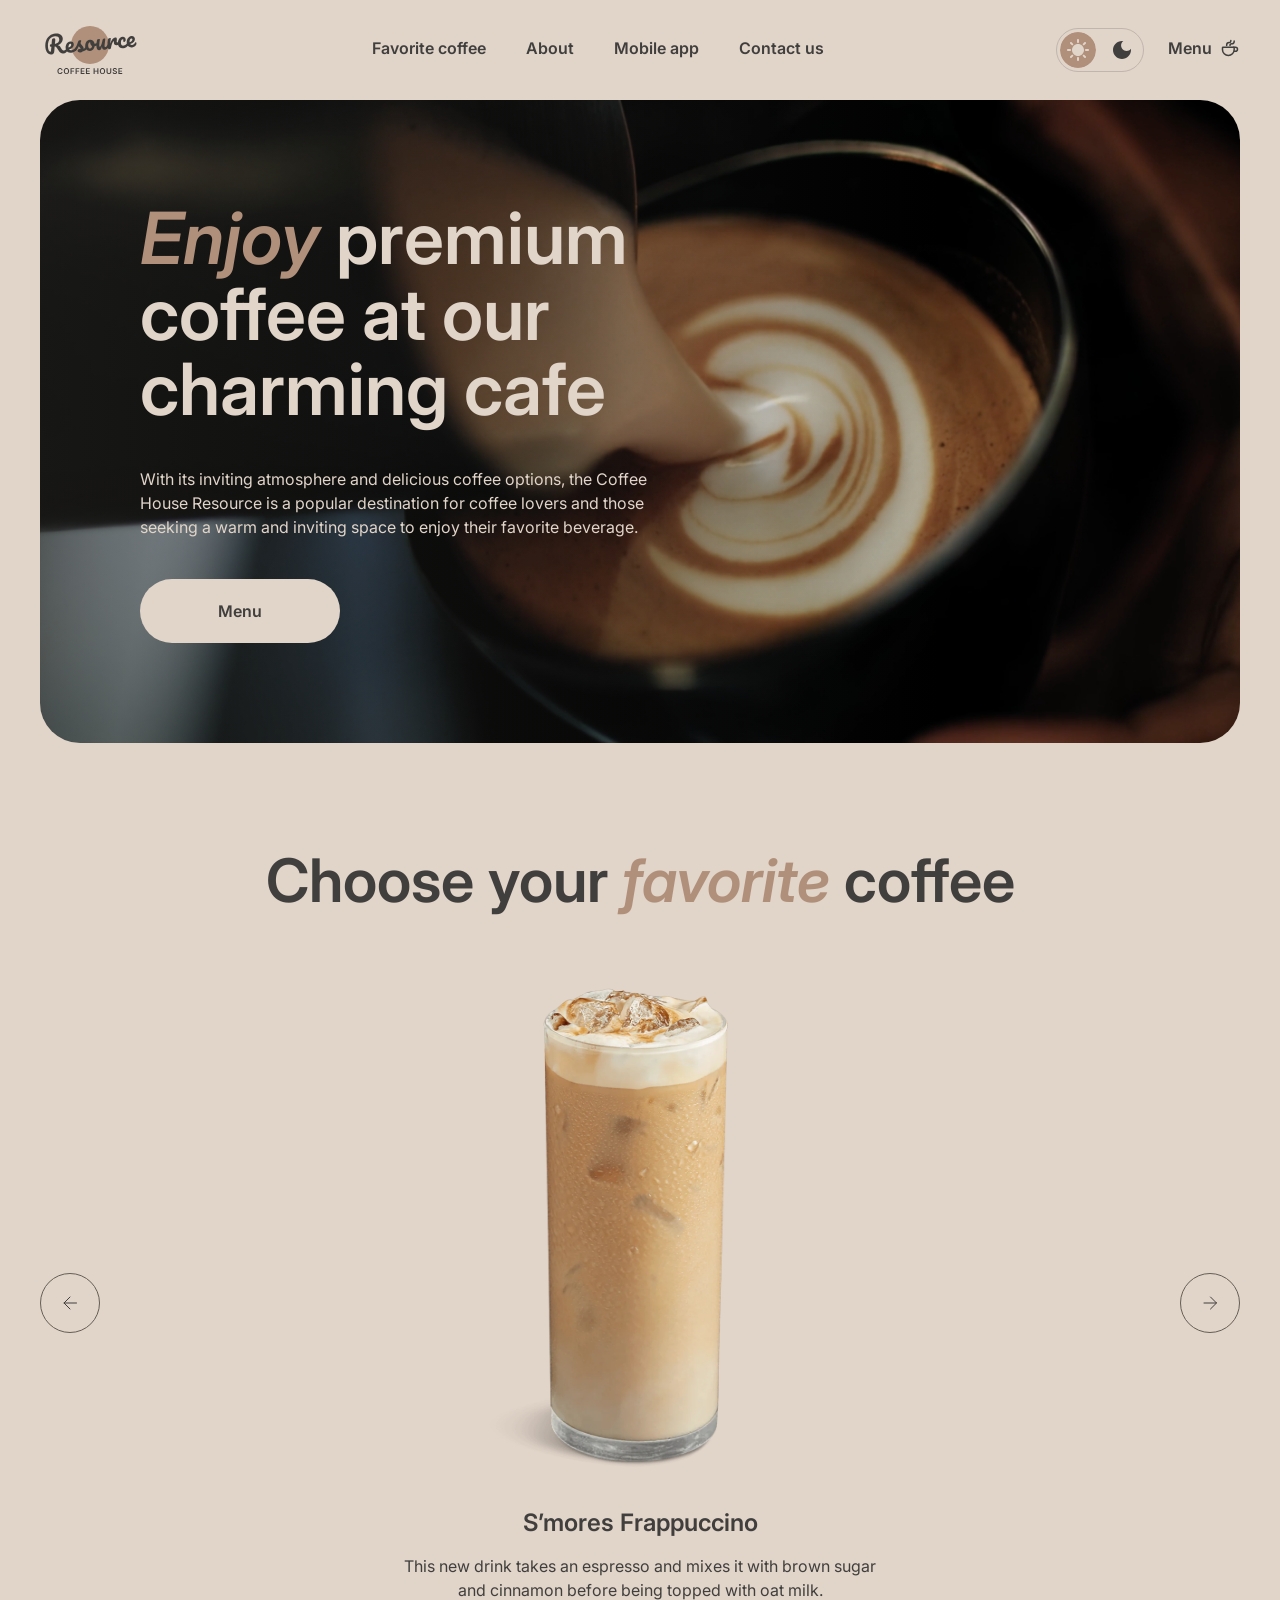
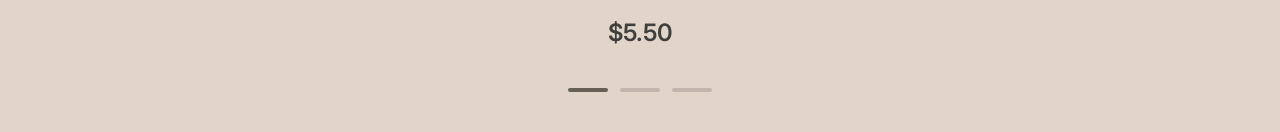
==== index.html @ 74c125d6 "feat: add favorite coffee slider markup and styles" ====
<!DOCTYPE html>
<html lang="en">
<head>
  <meta charset="UTF-8">
  <meta name="viewport" content="width=device-width, initial-scale=1.0">
  <title>Resource Coffee House</title>
  <link rel="preconnect" href="https://fonts.googleapis.com">
  <link rel="preconnect" href="https://fonts.gstatic.com" crossorigin>
  <link href="https://fonts.googleapis.com/css2?family=Inter:ital,wght@0,400;0,600;1,600&display=swap" rel="stylesheet">
  <link rel="stylesheet" href="css/common.css">
  <link rel="stylesheet" href="css/index.css">
  <script src="js/common.js"></script>
</head>
<body>
  <header class="header">
    <div class="container header__inner">
      <a class="logo" href="index.html">
        <img class="logo__img logo__img--light" src="assets/logo.svg" width="100" height="60" alt="Resource coffee house">
        <img class="logo__img logo__img--dark" src="assets/logo-dark.svg" width="100" height="60" alt="Resource coffee house">
      </a>

      <nav class="nav">
        <ul class="nav__list">
          <li><a class="link" href="index.html#favorite-coffee">Favorite coffee</a></li>
          <li><a class="link" href="index.html#about">About</a></li>
          <li><a class="link" href="index.html#mobile-app">Mobile app</a></li>
          <li><a class="link" href="index.html#contacts">Contact us</a></li>
        </ul>
      </nav>

      <div class="header__actions">
        <div class="theme-switch" role="group" aria-label="Color theme">
          <button class="theme-switch__btn theme-switch__btn--light" type="button" data-theme="light" aria-label="Light theme"></button>
          <button class="theme-switch__btn theme-switch__btn--dark" type="button" data-theme="dark" aria-label="Dark theme"></button>
        </div>
        <a class="link" href="catalog.html">Menu <span class="icon icon--coffee-cup"></span></a>
      </div>
    </div>
  </header>

  <main>
    <section class="hero">
      <div class="container">
        <div class="hero__box">
          <div class="hero__content">
            <h1 class="heading-1"><em class="accent">Enjoy</em> premium coffee at our charming cafe</h1>
            <p>With its inviting atmosphere and delicious coffee options, the Coffee House Resource is a popular destination for coffee lovers and those seeking a warm and inviting space to enjoy their favorite beverage.</p>
            <a class="btn" href="catalog.html">Menu <span class="icon icon--coffee-cup"></span></a>
          </div>
        </div>
      </div>
    </section>

    <section class="favorite" id="favorite-coffee">
      <div class="container">
        <h2 class="heading-2 favorite__title">Choose your <em class="accent">favorite</em> coffee</h2>

        <div class="slider">
          <div class="slider__row">
            <button class="icon-btn slider__arrow" type="button" aria-label="Previous slide">
              <span class="icon icon--arrow-left"></span>
            </button>

            <div class="slider__viewport">
              <ul class="slider__track">
                <li class="slide">
                  <div class="slide__content">
                    <img class="slide__img" src="assets/coffee-slider-1.png" width="530" height="530" alt="S’mores Frappuccino">
                    <h3 class="heading-3">S’mores Frappuccino</h3>
                    <p>This new drink takes an espresso and mixes it with brown sugar and cinnamon before being topped with oat milk.</p>
                    <p class="heading-3">$5.50</p>
                  </div>
                </li>
                <li class="slide">
                  <div class="slide__content">
                    <img class="slide__img" src="assets/coffee-slider-2.png" width="530" height="530" alt="Caramel Macchiato">
                    <h3 class="heading-3">Caramel Macchiato</h3>
                    <p>Fragrant and unique classic espresso with rich caramel-peanut syrup, with cream under whipped thick foam.</p>
                    <p class="heading-3">$5.00</p>
                  </div>
                </li>
                <li class="slide">
                  <div class="slide__content">
                    <img class="slide__img" src="assets/coffee-slider-3.png" width="530" height="530" alt="Ice coffee">
                    <h3 class="heading-3">Ice coffee</h3>
                    <p>A popular summer drink that tones and invigorates. Prepared from coffee, milk and ice.</p>
                    <p class="heading-3">$4.50</p>
                  </div>
                </li>
              </ul>
            </div>

            <button class="icon-btn slider__arrow" type="button" aria-label="Next slide">
              <span class="icon icon--arrow-right"></span>
            </button>
          </div>

          <div class="slider__controls">
            <button class="slider__bar slider__bar--active" type="button" aria-label="Slide 1"></button>
            <button class="slider__bar" type="button" aria-label="Slide 2"></button>
            <button class="slider__bar" type="button" aria-label="Slide 3"></button>
          </div>
        </div>
      </div>
    </section>
  </main>
</body>
</html>
---- css/common.css ----
:root {
  /* colors */
  --mainBg: #e1d4c9;
  --containerBg: #665f55;
  --overlayBg: rgba(64, 63, 61, 0.8);
  --textPrimary: #403f3d;
  --textInverse: #e1d4c9;
  --textAccent: #b0907a;
  --borderPrimary: #c1b6ad;
  --borderInverse: #665f55;
  /* fonts */
  --fontMain: "Inter", sans-serif;
  --h1Size: 72px;
  --h2Size: 60px;
  --gutter: 40px;
}

.dark-mode {
  --mainBg: #292826;
  --containerBg: #403f3d;
  --overlayBg: rgba(41, 40, 38, 0.8);
  --textPrimary: #e1d4c9;
  --borderPrimary: #665f55;
  --borderInverse: #c1b6ad;
}

@media (max-width: 600px) {
  :root {
    --h1Size: 42px;
    --h2Size: 32px;
    --gutter: 16px;
  }
}

/* reset */
* {
  box-sizing: border-box;
}

body {
  margin: 0;
  padding: 20px 0 40px;
  background-color: var(--mainBg);
  color: var(--textPrimary);
  font-family: var(--fontMain);
  font-size: 16px;
  line-height: 1.5;
}

h1,
h2,
h3,
p,
ul,
figure {
  margin: 0;
}

ul {
  padding: 0;
  list-style: none;
}

a {
  color: inherit;
  text-decoration: none;
}

img {
  display: block;
  max-width: 100%;
}

button {
  padding: 0;
  border: 0;
  background: none;
  color: inherit;
  font: inherit;
  cursor: pointer;
}

[hidden] {
  display: none !important;
}

/* base */
.container {
  max-width: 1440px;
  margin: 0 auto;
  padding: 0 var(--gutter);
}

.heading-1 {
  font-size: var(--h1Size);
  font-weight: 600;
  line-height: 1.05;
}

.heading-2 {
  font-size: var(--h2Size);
  font-weight: 600;
  line-height: 1.25;
}

.heading-3 {
  font-size: 24px;
  font-weight: 600;
  line-height: 1.25;
}

.accent {
  color: var(--textAccent);
  font-style: italic;
}

.visually-hidden {
  position: absolute;
  width: 1px;
  height: 1px;
  overflow: hidden;
  clip: rect(0 0 0 0);
}

/* icons */
.icon {
  display: inline-block;
  width: 20px;
  height: 20px;
  background-color: currentColor;
  mask-repeat: no-repeat;
  mask-position: center;
  mask-size: contain;
}

.icon--coffee-cup {
  mask-image: url("../assets/icons/coffee-cup.svg");
}

.icon--arrow-left {
  width: 24px;
  height: 24px;
  mask-image: url("../assets/icons/arrow-left.svg");
}

.icon--arrow-right {
  width: 24px;
  height: 24px;
  mask-image: url("../assets/icons/arrow-right.svg");
}

/* links */
.link {
  position: relative;
  display: inline-flex;
  align-items: center;
  gap: 8px;
  padding-bottom: 4px;
  font-weight: 600;
}

.link::after {
  content: "";
  position: absolute;
  left: 0;
  right: 0;
  bottom: 0;
  height: 2px;
  background-color: currentColor;
  transform: scaleX(0);
  transform-origin: left;
  transition: transform 0.25s;
}

.link:hover::after,
.link[aria-current="page"]::after {
  transform: scaleX(1);
}

/* header */
.header {
  height: 60px;
}

.header__inner {
  display: flex;
  align-items: center;
  justify-content: space-between;
  gap: 24px;
}

.logo__img {
  width: 100px;
  height: 60px;
}

.logo__img--dark,
.dark-mode .logo__img--light {
  display: none;
}

.dark-mode .logo__img--dark {
  display: block;
}

.nav {
  flex: 1;
}

.nav__list {
  display: flex;
  justify-content: center;
  gap: 40px;
}

.header__actions {
  display: flex;
  align-items: center;
  gap: 24px;
}

.theme-switch {
  display: flex;
  gap: 8px;
  padding: 3px;
  border: 1px solid var(--borderPrimary);
  border-radius: 100px;
}

.theme-switch__btn {
  width: 36px;
  height: 36px;
  border-radius: 50%;
  background-position: center;
  background-size: contain;
}

.theme-switch__btn--light {
  background-image: url("../assets/icons/theme-light-sun.svg");
}

.theme-switch__btn--dark {
  background-image: url("../assets/icons/theme-light-moon.svg");
}

.dark-mode .theme-switch__btn--light {
  background-image: url("../assets/icons/theme-dark-sun.svg");
}

.dark-mode .theme-switch__btn--dark {
  background-image: url("../assets/icons/theme-dark-moon.svg");
}

/* main */
main {
  display: flex;
  flex-direction: column;
  gap: 100px;
  margin-top: 20px;
}

/* buttons */
.btn {
  display: inline-flex;
  align-items: center;
  justify-content: center;
  gap: 8px;
  min-width: 200px;
  padding: 20px 78px;
  border-radius: 100px;
  background-color: var(--mainBg);
  color: var(--textPrimary);
  font-weight: 600;
}

.btn .icon {
  display: none;
}

.btn:hover .icon {
  display: inline-block;
}

.icon-btn {
  display: flex;
  align-items: center;
  justify-content: center;
  flex-shrink: 0;
  width: 60px;
  height: 60px;
  border: 1px solid var(--borderInverse);
  border-radius: 50%;
}
---- css/index.css ----
/* hero */
.hero__box {
  padding: 100px;
  border-radius: 40px;
  background:
    linear-gradient(90deg, rgba(41, 40, 38, 0.55), rgba(41, 40, 38, 0) 75%),
    url("../assets/img-hero.png") center / cover no-repeat;
  color: var(--textInverse);
}

.hero__content {
  display: flex;
  flex-direction: column;
  align-items: flex-start;
  gap: 40px;
  max-width: 530px;
}

@media (max-width: 1024px) {
  .hero__box {
    padding: 100px 60px;
  }

  .hero .btn .icon {
    display: inline-block;
  }
}

@media (max-width: 600px) {
  .hero__box {
    padding: 60px 16px;
  }

  .hero__content {
    max-width: none;
  }
}

/* favorite coffee slider */
.favorite__title {
  margin-bottom: 40px;
  text-align: center;
}

.slider {
  display: flex;
  flex-direction: column;
  align-items: center;
  gap: 40px;
}

.slider__row {
  display: flex;
  align-items: center;
  justify-content: center;
  gap: 40px;
  width: 100%;
}

.slider__viewport {
  flex: 1;
  max-width: 1152px;
  overflow: hidden;
}

.slider__track {
  display: flex;
}

.slide {
  flex: 0 0 100%;
}

.slide__content {
  display: flex;
  flex-direction: column;
  align-items: center;
  gap: 16px;
  max-width: 480px;
  margin: 0 auto;
  text-align: center;
}

.slide__img {
  width: 100%;
  margin-bottom: 4px;
}

.slider__controls {
  display: flex;
  gap: 12px;
}

.slider__bar {
  width: 40px;
  height: 4px;
  border-radius: 100px;
  background-color: var(--borderPrimary);
}

.slider__bar--active {
  background-color: var(--borderInverse);
}

@media (max-width: 600px) {
  .slider__arrow {
    display: none;
  }
}
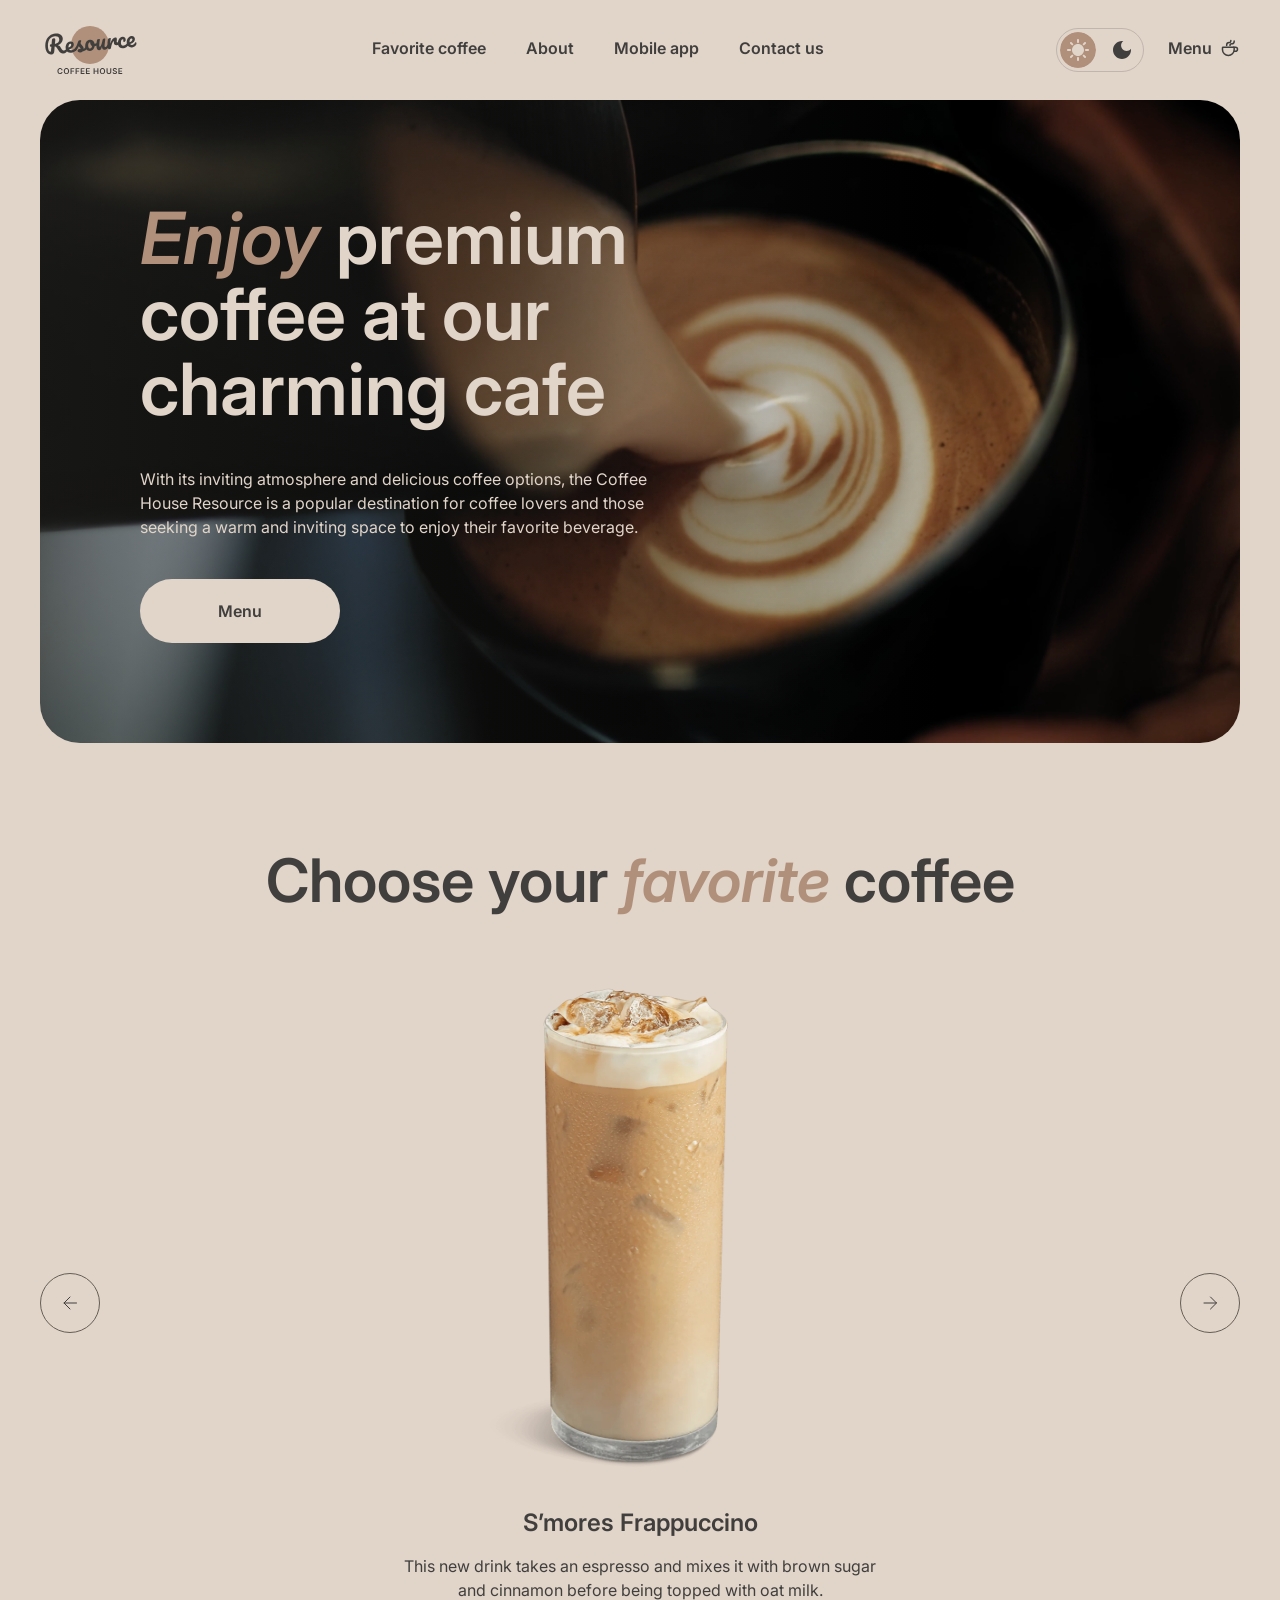
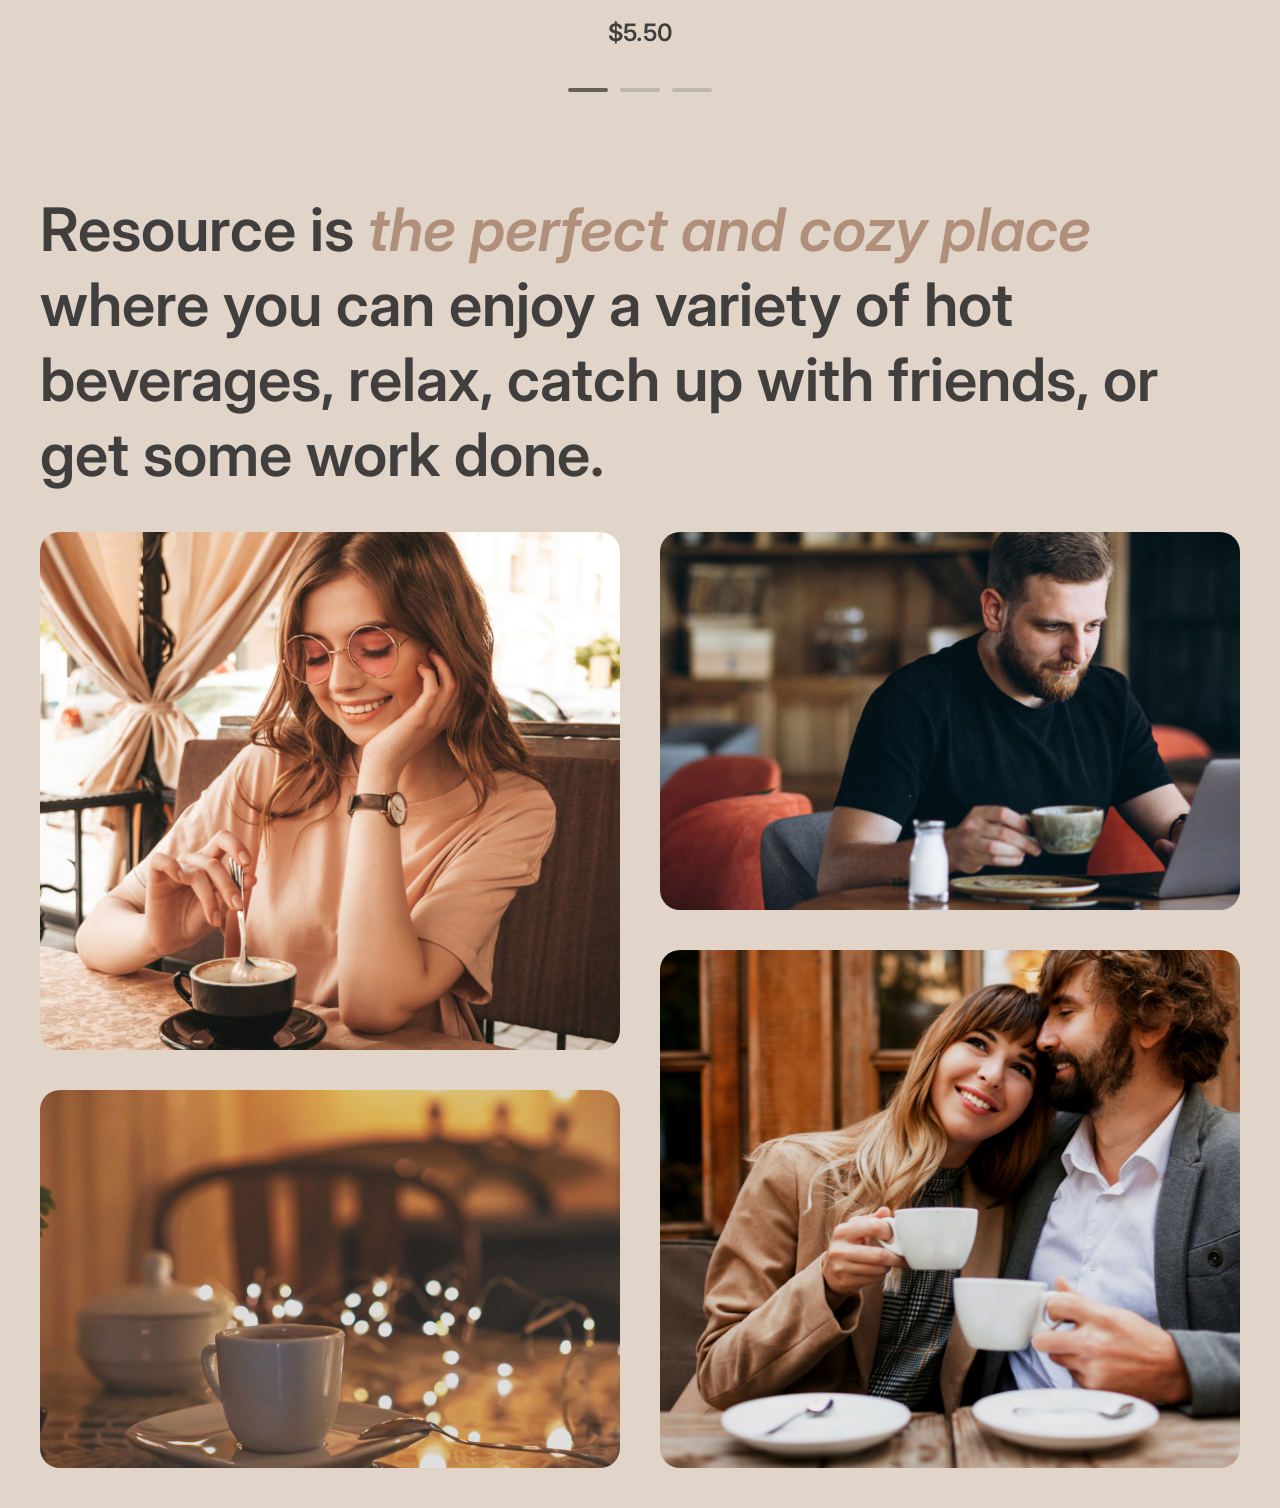
==== commit f48eb1c5: "feat: add about section" ====
--- a/index.html
+++ b/index.html
@@ -103,6 +103,31 @@
         </div>
       </div>
     </section>
+
+    <section class="about" id="about">
+      <div class="container">
+        <h2 class="heading-2 about__title">Resource is <em class="accent">the perfect and cozy place</em> where you can enjoy a variety of hot beverages, relax, catch up with friends, or get some work done.</h2>
+
+        <div class="about__images">
+          <div class="about__column">
+            <figure class="about__figure about__figure--tall">
+              <img src="assets/about-1.png" width="726" height="726" alt="Smiling woman stirring a cup of coffee" loading="lazy">
+            </figure>
+            <figure class="about__figure about__figure--short about__figure--desktop">
+              <img src="assets/about-2.png" width="726" height="726" alt="Cup of tea with warm lights in the background" loading="lazy">
+            </figure>
+          </div>
+          <div class="about__column">
+            <figure class="about__figure about__figure--short about__figure--desktop">
+              <img src="assets/about-3.png" width="726" height="726" alt="Man with a cup of coffee at the table" loading="lazy">
+            </figure>
+            <figure class="about__figure about__figure--tall">
+              <img src="assets/about-4.png" width="726" height="726" alt="Couple enjoying coffee together" loading="lazy">
+            </figure>
+          </div>
+        </div>
+      </div>
+    </section>
   </main>
 </body>
 </html>
--- a/css/index.css
+++ b/css/index.css
@@ -107,3 +107,54 @@
     display: none;
   }
 }
+
+/* about */
+.about__title {
+  margin-bottom: 40px;
+}
+
+.about__images {
+  display: grid;
+  grid-template-columns: 1fr 1fr;
+  gap: 40px;
+}
+
+.about__column {
+  display: flex;
+  flex-direction: column;
+  gap: 40px;
+}
+
+.about__figure {
+  overflow: hidden;
+  border-radius: 20px;
+}
+
+.about__figure img {
+  width: 100%;
+  height: 100%;
+  object-fit: cover;
+}
+
+.about__figure--tall {
+  aspect-ratio: 660 / 590;
+}
+
+.about__figure--short {
+  aspect-ratio: 660 / 430;
+}
+
+@media (max-width: 1024px) {
+  .about__images {
+    grid-template-columns: 1fr;
+  }
+
+  .about__figure {
+    height: 590px;
+    aspect-ratio: auto;
+  }
+
+  .about__figure--desktop {
+    display: none;
+  }
+}
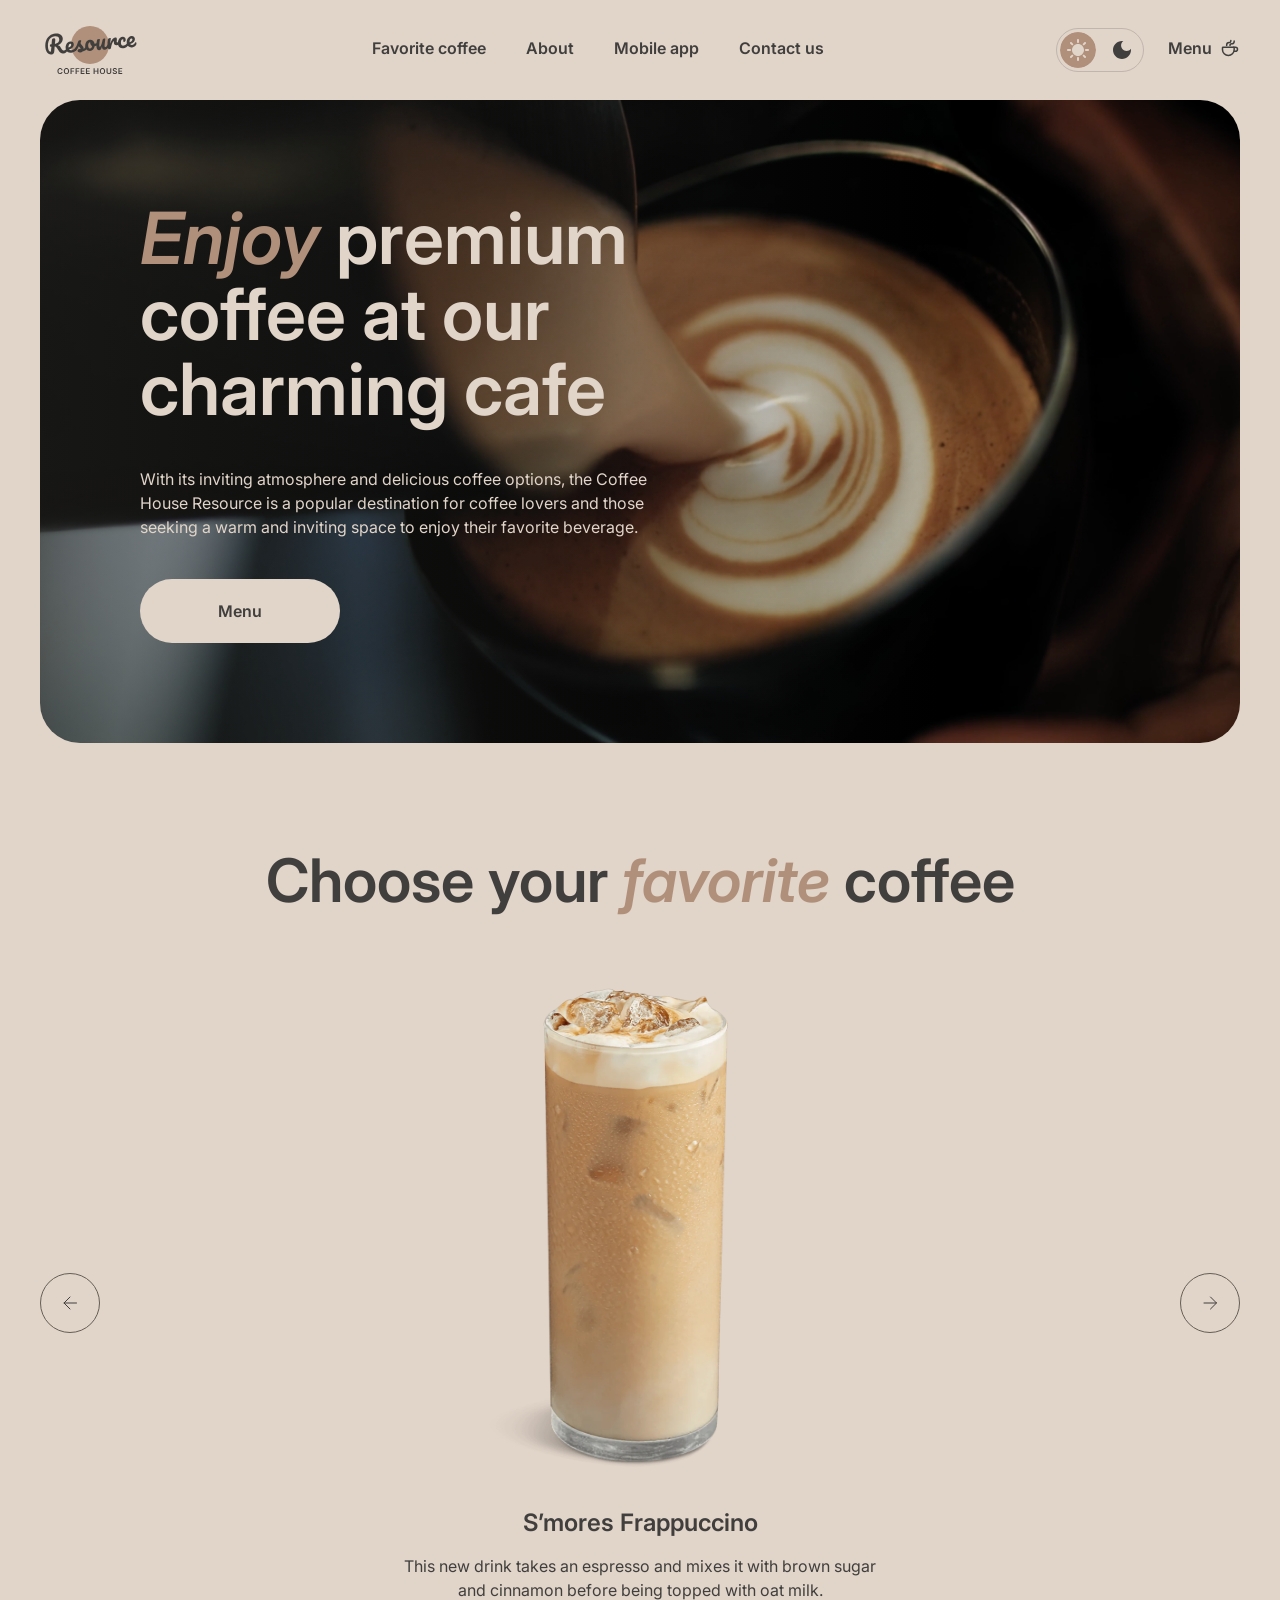
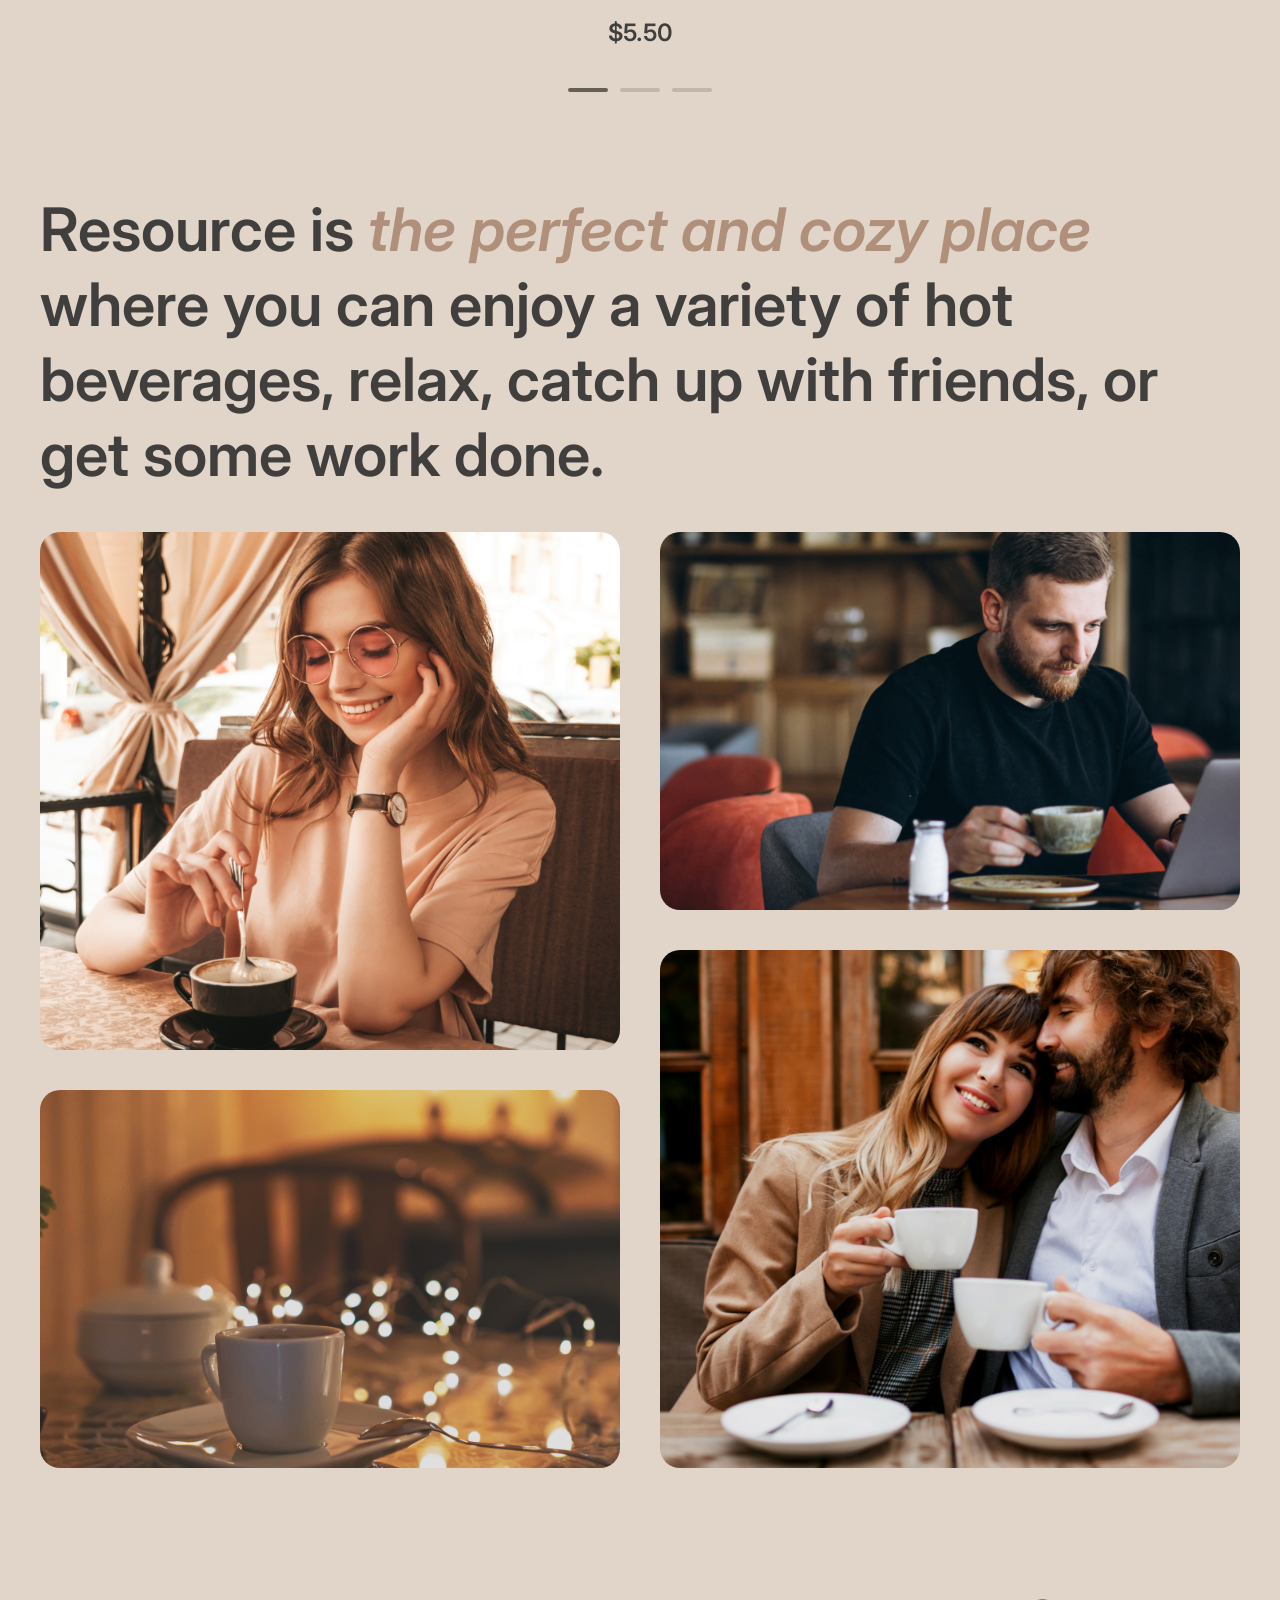
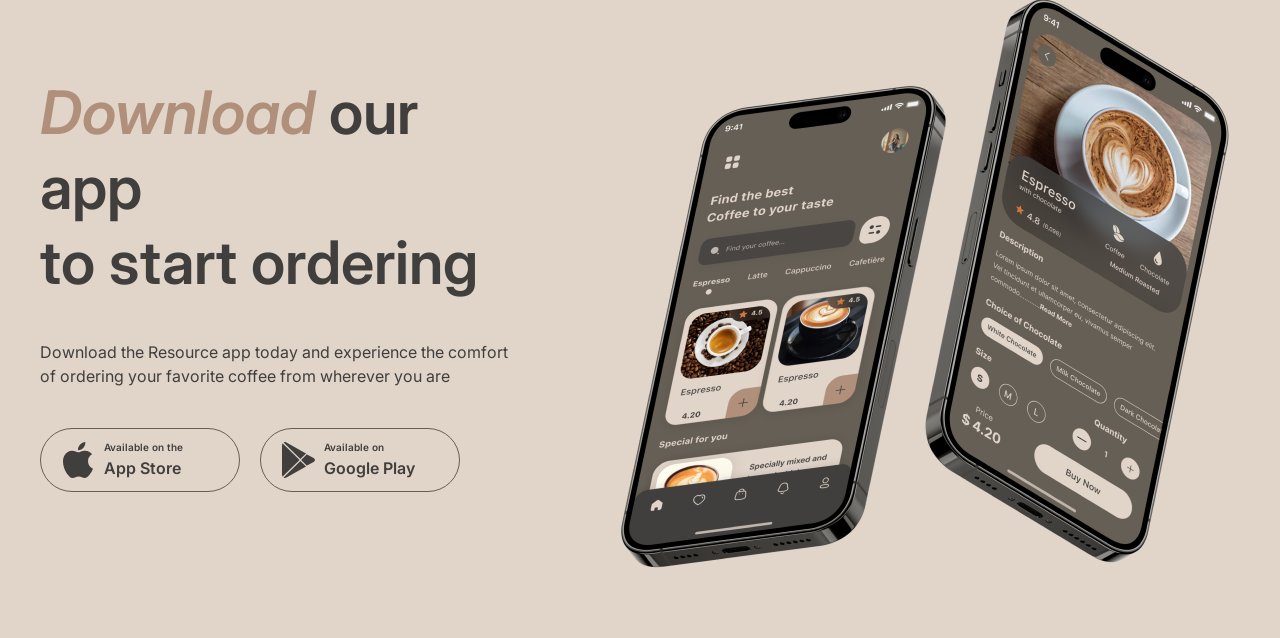
==== commit 6221f7e1: "feat: add mobile app section" ====
--- a/index.html
+++ b/index.html
@@ -128,6 +128,32 @@
         </div>
       </div>
     </section>
+
+    <section class="app" id="mobile-app">
+      <div class="container app__inner">
+        <div class="app__offer">
+          <h2 class="heading-2"><em class="accent">Download</em> our app<br>to start ordering</h2>
+          <p>Download the Resource app today and experience the comfort of ordering your favorite coffee from wherever you are</p>
+          <div class="app__buttons">
+            <a class="store-btn" href="#">
+              <span class="icon icon--app-store"></span>
+              <span class="store-btn__text">
+                <span class="store-btn__caption">Available on the</span>
+                App Store
+              </span>
+            </a>
+            <a class="store-btn" href="#">
+              <span class="icon icon--google-play"></span>
+              <span class="store-btn__text">
+                <span class="store-btn__caption">Available on</span>
+                Google Play
+              </span>
+            </a>
+          </div>
+        </div>
+        <img class="app__img" src="assets/mobile-screens.png" width="630" height="630" alt="Resource mobile app screens" loading="lazy">
+      </div>
+    </section>
   </main>
 </body>
 </html>
--- a/css/index.css
+++ b/css/index.css
@@ -158,3 +158,89 @@
     display: none;
   }
 }
+
+/* mobile app */
+.app__inner {
+  display: flex;
+  align-items: center;
+  gap: 100px;
+}
+
+.app__offer {
+  display: flex;
+  flex: 1;
+  flex-direction: column;
+  align-items: flex-start;
+  gap: 40px;
+}
+
+.app__buttons {
+  display: flex;
+  gap: 20px;
+}
+
+.app__img {
+  flex-shrink: 0;
+  width: 630px;
+}
+
+.store-btn {
+  display: flex;
+  align-items: center;
+  gap: 8px;
+  width: 200px;
+  padding: 11px 19px;
+  border: 1px solid var(--borderInverse);
+  border-radius: 100px;
+  font-weight: 600;
+}
+
+.store-btn .icon {
+  width: 36px;
+  height: 36px;
+}
+
+.store-btn__text {
+  display: flex;
+  flex-direction: column;
+  gap: 2px;
+}
+
+.store-btn__caption {
+  font-size: 10px;
+  line-height: 1.4;
+}
+
+.icon--app-store {
+  mask-image: url("../assets/icons/app-store.svg");
+}
+
+.icon--google-play {
+  mask-image: url("../assets/icons/google-play.svg");
+  transform: scaleY(-1);
+}
+
+@media (max-width: 1024px) {
+  .app__inner {
+    flex-direction: column;
+    align-items: stretch;
+  }
+
+  .app__img {
+    align-self: center;
+  }
+}
+
+@media (max-width: 600px) {
+  .app__inner {
+    gap: 40px;
+  }
+
+  .app__buttons {
+    flex-direction: column;
+  }
+
+  .app__img {
+    width: 100%;
+  }
+}
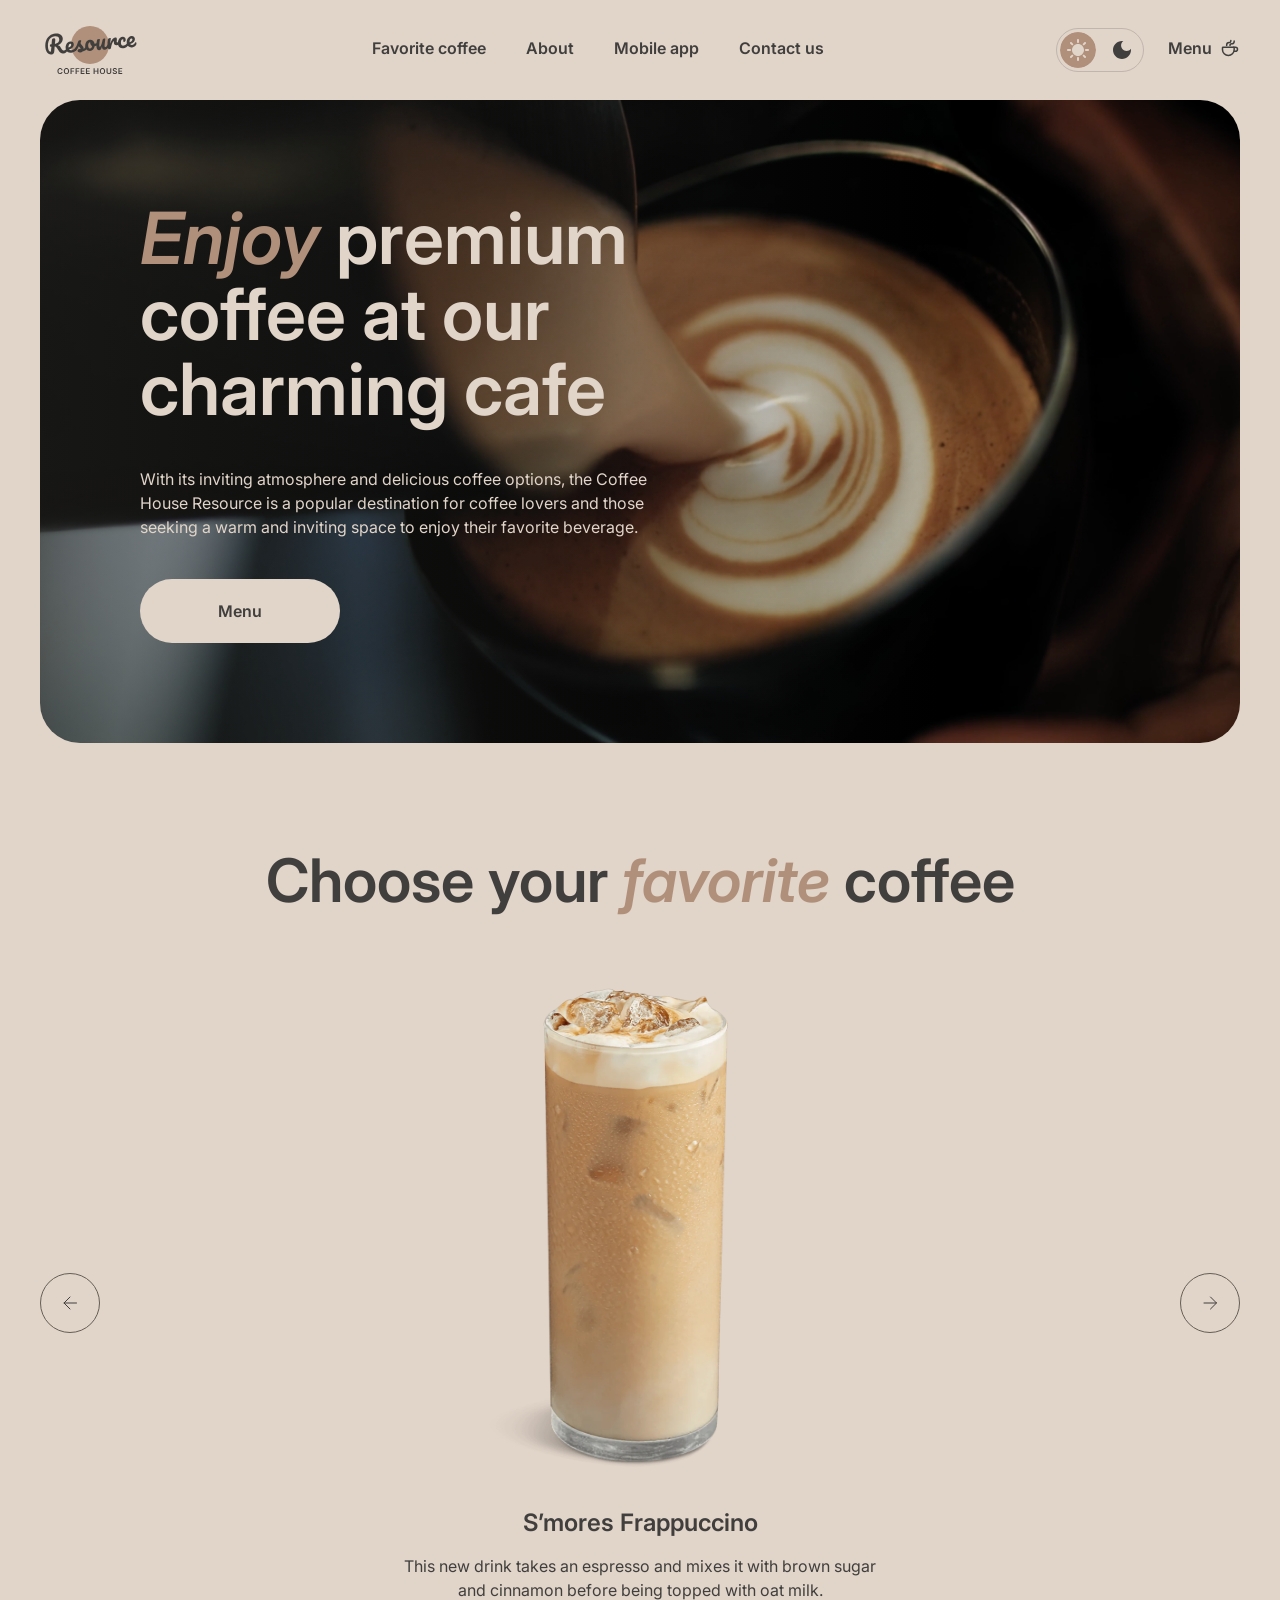
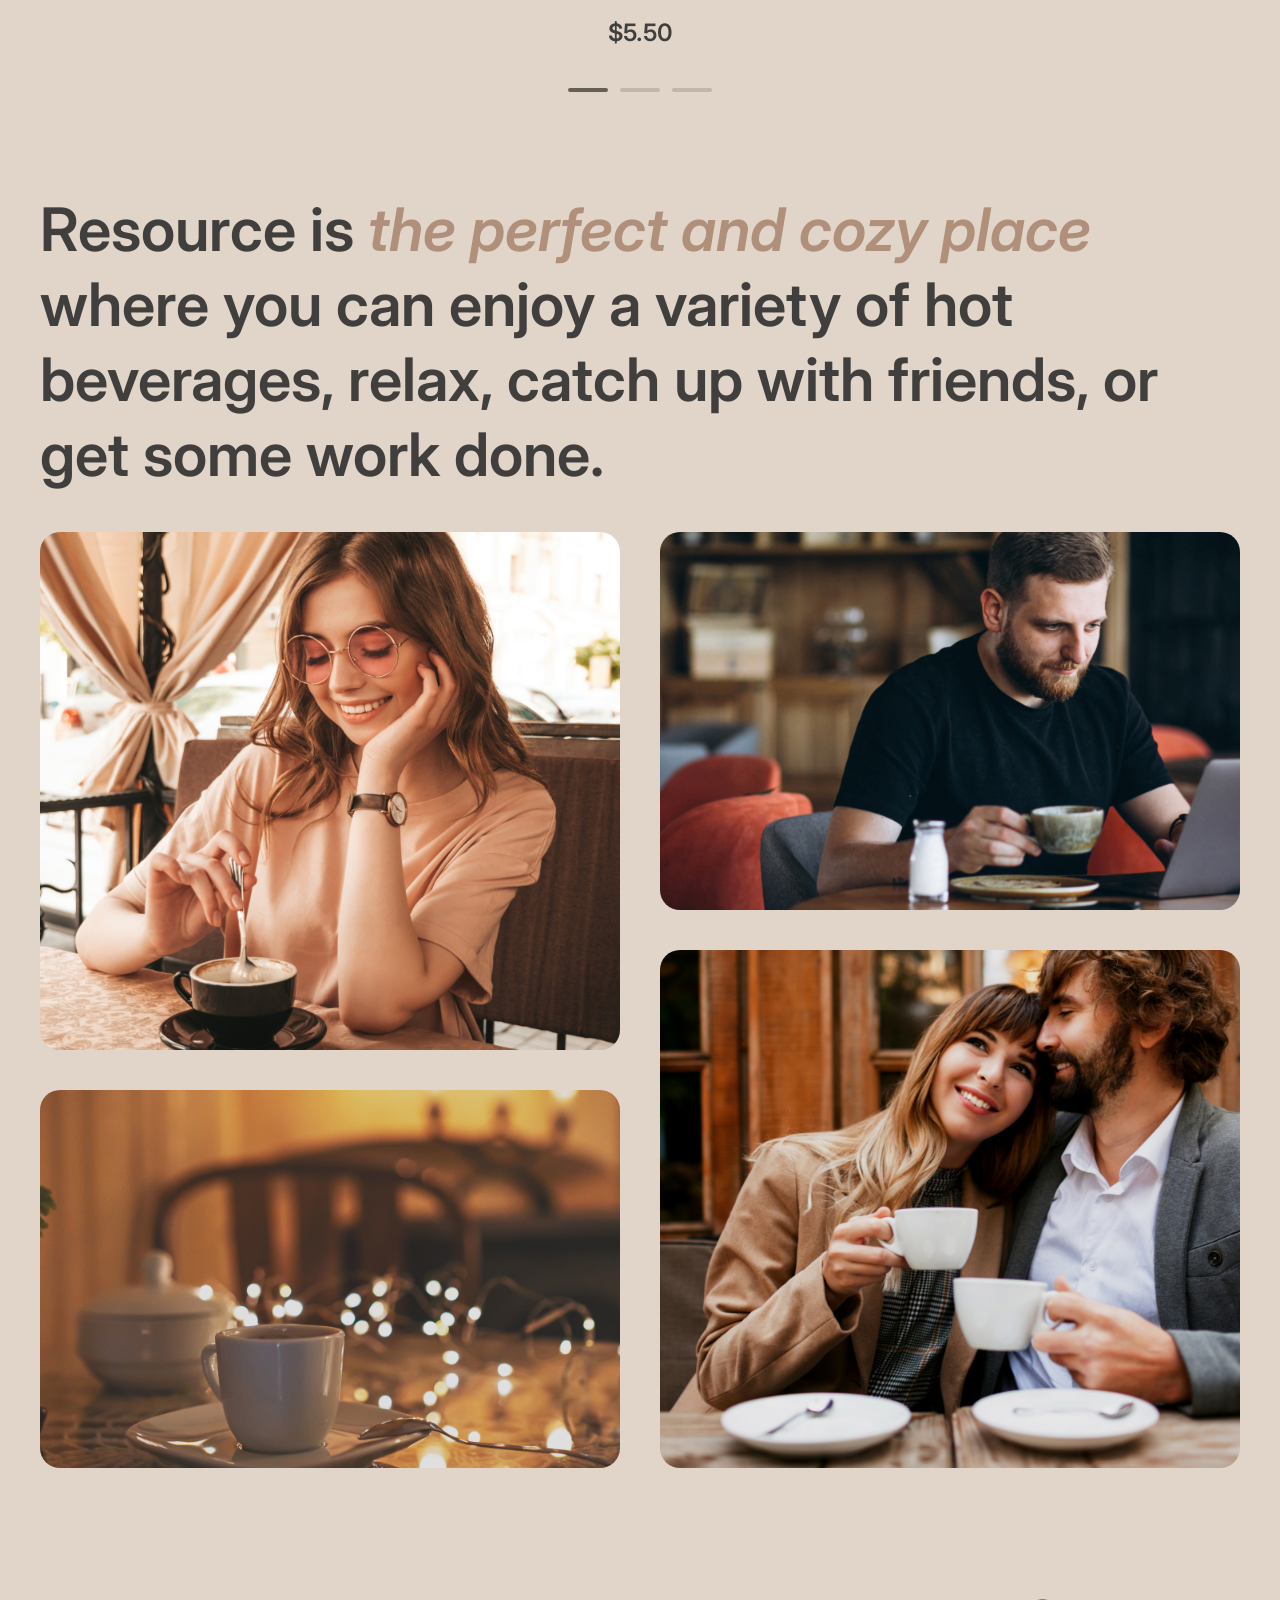
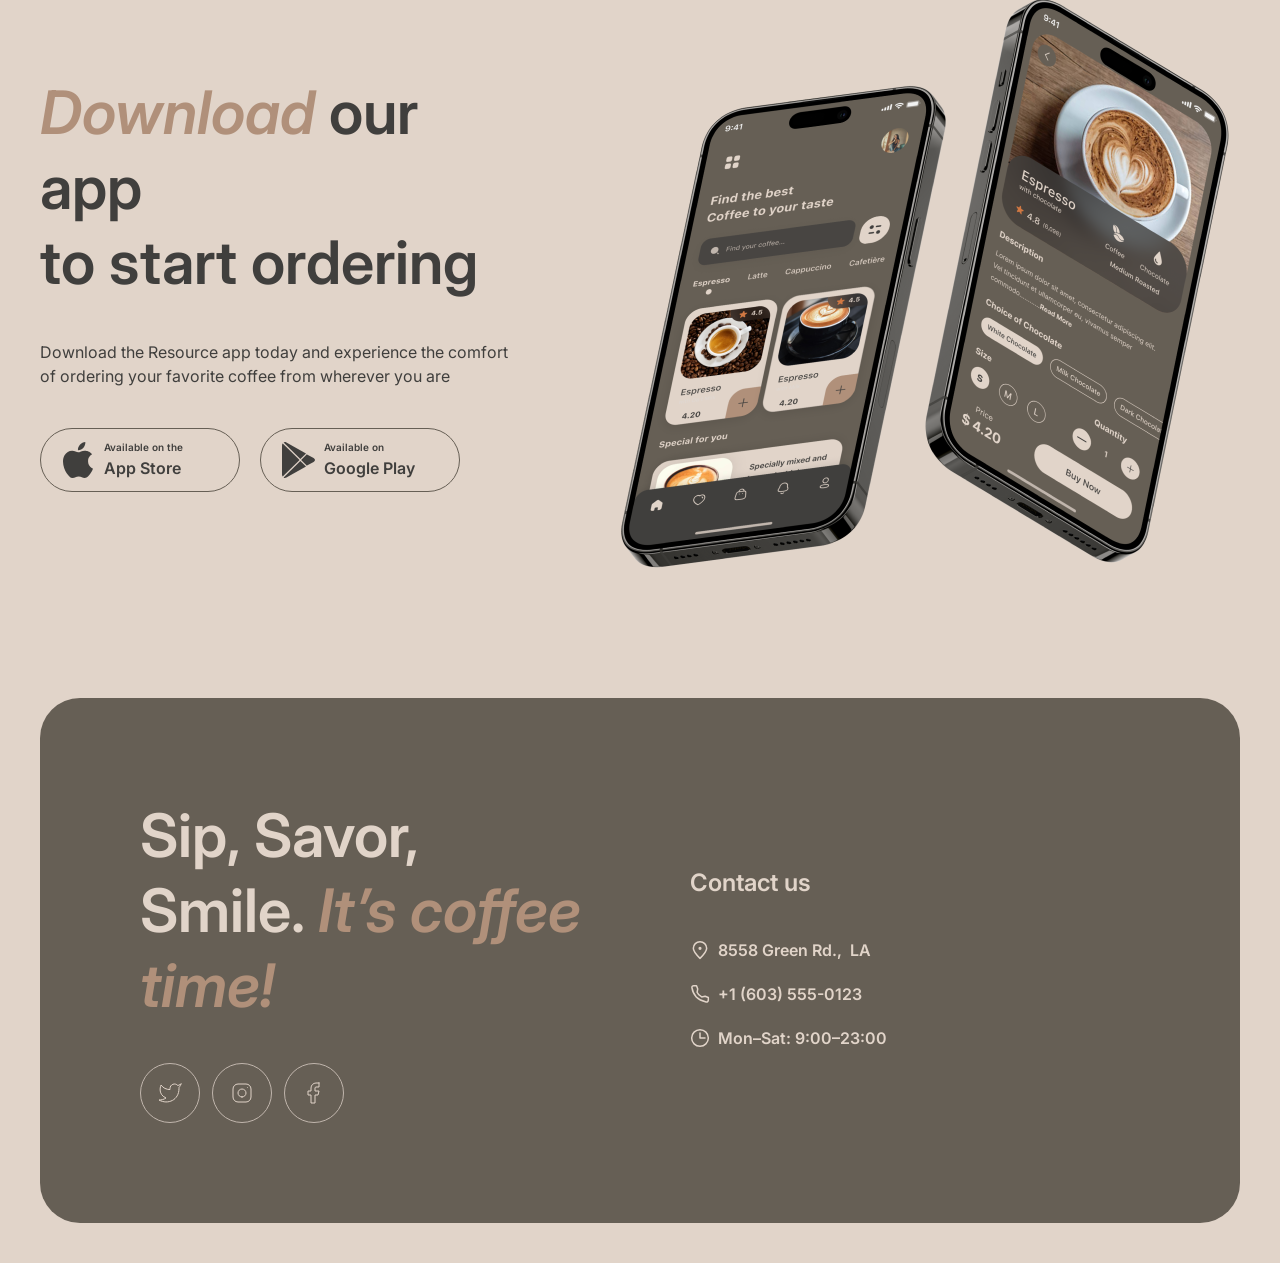
==== commit ad811ae1: "feat: add footer with contacts" ====
--- a/index.html
+++ b/index.html
@@ -155,5 +155,31 @@
       </div>
     </section>
   </main>
+
+  <footer class="footer" id="contacts">
+    <div class="container">
+      <div class="footer__box">
+        <div class="footer__offer">
+          <h2 class="heading-2">Sip, Savor, Smile. <em class="accent">It’s coffee time!</em></h2>
+          <ul class="socials">
+            <li><a class="social" href="https://twitter.com" target="_blank" rel="noopener" aria-label="Twitter"><span class="icon icon--twitter"></span></a></li>
+            <li><a class="social" href="https://instagram.com" target="_blank" rel="noopener" aria-label="Instagram"><span class="icon icon--instagram"></span></a></li>
+            <li><a class="social" href="https://facebook.com" target="_blank" rel="noopener" aria-label="Facebook"><span class="icon icon--facebook"></span></a></li>
+          </ul>
+        </div>
+
+        <div class="footer__contacts">
+          <h2 class="heading-3">Contact us</h2>
+          <address>
+            <ul class="contacts">
+              <li><a class="link" href="https://www.google.com/maps/search/?api=1&amp;query=8558+Green+Rd.,+LA" target="_blank" rel="noopener"><span class="icon icon--pin"></span>8558 Green Rd.,&nbsp; LA</a></li>
+              <li><a class="link" href="tel:+16035550123"><span class="icon icon--phone"></span>+1 (603) 555-0123</a></li>
+              <li class="contacts__item"><span class="icon icon--clock"></span>Mon–Sat: 9:00–23:00</li>
+            </ul>
+          </address>
+        </div>
+      </div>
+    </div>
+  </footer>
 </body>
 </html>
--- a/css/common.css
+++ b/css/common.css
@@ -137,6 +137,36 @@
   mask-image: url("../assets/icons/coffee-cup.svg");
 }
 
+.icon--pin {
+  mask-image: url("../assets/icons/pin.svg");
+}
+
+.icon--phone {
+  mask-image: url("../assets/icons/phone.svg");
+}
+
+.icon--clock {
+  mask-image: url("../assets/icons/clock.svg");
+}
+
+.icon--twitter {
+  width: 24px;
+  height: 24px;
+  mask-image: url("../assets/icons/twitter.svg");
+}
+
+.icon--instagram {
+  width: 24px;
+  height: 24px;
+  mask-image: url("../assets/icons/instagram.svg");
+}
+
+.icon--facebook {
+  width: 24px;
+  height: 24px;
+  mask-image: url("../assets/icons/facebook.svg");
+}
+
 .icon--arrow-left {
   width: 24px;
   height: 24px;
@@ -291,3 +321,75 @@
   border: 1px solid var(--borderInverse);
   border-radius: 50%;
 }
+
+/* footer */
+.footer {
+  margin-top: 100px;
+}
+
+.footer__box {
+  display: flex;
+  align-items: center;
+  gap: 100px;
+  padding: 100px;
+  border-radius: 40px;
+  background-color: var(--containerBg);
+  color: var(--textInverse);
+}
+
+.footer__offer,
+.footer__contacts {
+  display: flex;
+  flex: 1;
+  flex-direction: column;
+  gap: 40px;
+}
+
+.socials {
+  display: flex;
+  gap: 12px;
+}
+
+.social {
+  display: flex;
+  align-items: center;
+  justify-content: center;
+  width: 60px;
+  height: 60px;
+  border: 1px solid var(--borderPrimary);
+  border-radius: 50%;
+}
+
+.contacts {
+  display: flex;
+  flex-direction: column;
+  align-items: flex-start;
+  gap: 16px;
+}
+
+.contacts__item {
+  display: flex;
+  align-items: center;
+  gap: 8px;
+  padding-bottom: 4px;
+  font-weight: 600;
+}
+
+address {
+  font-style: normal;
+}
+
+@media (max-width: 1024px) {
+  .footer__box {
+    flex-direction: column;
+    align-items: stretch;
+    padding: 100px 60px;
+  }
+}
+
+@media (max-width: 600px) {
+  .footer__box {
+    gap: 40px;
+    padding: 60px 16px;
+  }
+}
